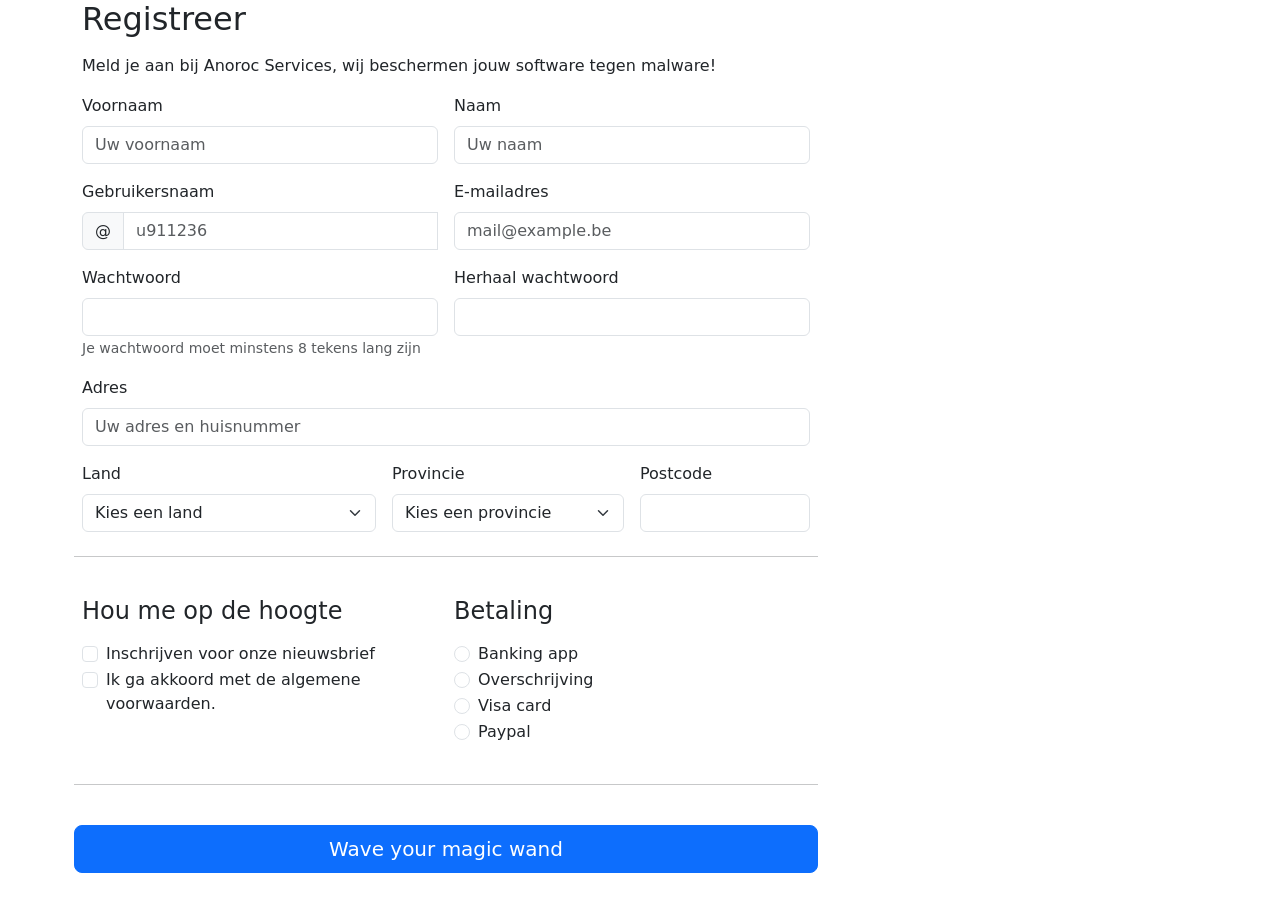
==== index.html @ 0e5c2a9a "Commentaar lijnen toevoegen aan Index.html -> Ordelijkheid document" ====
<!DOCTYPE html>
<html lang="nl">
  <head>
    <meta charset="UTF-8" />
    <meta http-equiv="X-UA-Compatible" content="IE=edge" />
    <meta name="viewport" content="width=device-width, initial-scale=1.0" />
    <!--Toevoegen Bootstrap-->
    <link
      href="https://cdn.jsdelivr.net/npm/bootstrap@5.3.0-alpha1/dist/css/bootstrap.min.css"
      rel="stylesheet"
      integrity="sha384-GLhlTQ8iRABdZLl6O3oVMWSktQOp6b7In1Zl3/Jr59b6EGGoI1aFkw7cmDA6j6gD"
      crossorigin="anonymous"
    />

    <title>PE opdracht</title>
  </head>
  <body>
    <div class="container">
      <main>
        <div class="row g-5">
          <div class="col-md-5 col-lg-4 order-md-last"></div>
          <div class="col-md-7 col-lg-8">
            <h2 class="mb-3">Registreer</h2>
            <p>
              Meld je aan bij Anoroc Services, wij beschermen jouw software
              tegen malware!
            </p>
            <!--Form-->
            <form
              class="needs-validation"
              novalidate=""
              action=""
              method="post"
            >
              <div class="row g-3">
                <!--Rij 1-->
                <!--Voornaam-->
                <div class="col-sm-6">
                  <label class="form-label" for="IPvoornaam">Voornaam</label>
                  <input
                    id="IPvoornaam"
                    class="form-control"
                    type="text"
                    placeholder="Uw voornaam"
                    required=""
                  />
                  <div class="invalid-feedback">
                    Het veld voornaam is vereist
                  </div>
                </div>
                <!--Naam-->
                <div class="col-sm-6">
                  <label class="form-label" for="IPnaam">Naam</label>
                  <input
                    id="IPnaam"
                    class="form-control"
                    type="text"
                    placeholder="Uw naam"
                    required=""
                  />
                  <div class="invalid-feedback">Het veld naam is vereist</div>
                </div>
                <!--Rij 2-->
                <!--Gebruikersnaam-->
                <div class="col-sm-6">
                  <label class="form-label" for="IPgebruikersnaam"
                    >Gebruikersnaam</label
                  >
                  <div class="input-group">
                    <span class="input-group-text">@</span>
                    <input
                      id="IPgebruikersnaam"
                      class="form-control"
                      type="text"
                      placeholder="u911236"
                      required=""
                    />
                    <div class="invalid-feedback">
                      Het veld Gebruikersnaam is vereist
                    </div>
                  </div>
                </div>
                <!--E-mailadres-->
                <div class="col-sm-6">
                  <label class="form-label" for="IPmail">E-mailadres</label>
                  <input
                    id="IPmail"
                    class="form-control"
                    type="email"
                    placeholder="mail@example.be"
                    required=""
                  />
                  <div class="invalid-feedback">
                    Het veld E-mailadres is vereist
                  </div>
                </div>
                <!--Rij 3-->
                <!--Wachtwoord-->
                <div class="col-sm-6">
                  <label class="form-label" for="IPwachtwoord"
                    >Wachtwoord</label
                  >
                  <input
                    id="IPwachtwoord"
                    class="form-control"
                    type="password"
                    required=""
                  />
                  <div class="invalid-feedback">
                    Het veld Wachtwoord is vereist
                  </div>
                  <small class="text-muted"
                    >Je wachtwoord moet minstens 8 tekens lang zijn</small
                  >
                </div>
                <!--Herhaal wachtwoord-->
                <div class="col-sm-6">
                  <label class="form-label" for="IPhwachtwoord"
                    >Herhaal wachtwoord</label
                  >
                  <input
                    id="IPhwachtwoord"
                    class="form-control"
                    type="password"
                    required=""
                  />
                  <div class="invalid-feedback">
                    Het veld Herhaal wachtwoord is vereist
                  </div>
                </div>
                <!--Rij 4-->
                <!--Adres-->
                <div class="col-12">
                  <label class="form-label" for="IPadres">Adres</label>
                  <input
                    id="IPadres"
                    class="form-control"
                    type="text"
                    placeholder="Uw adres en huisnummer"
                    required=""
                  />
                  <div class="invalid-feedback">Het veld Adres is vereist</div>
                </div>
                <!--Rij 5-->
                <!--Land-->
                <div class="col-md-5">
                  <label class="form-label" for="IPland">Land</label>
                  <select class="form-select" id="IPland" required="">
                    <option value="">Kies een land</option>
                    <option>Nederland</option>
                    <option>België</option>
                    <option>Finland</option>
                    <option>Frankrijk</option>
                    <option>Spanje</option>
                    <option>Italië</option>
                    <div class="invalid-feedback">Kies een geldig land</div>
                  </select>
                </div>
                <!--Provincie-->
                <div class="col-md-4">
                  <label class="form-label" for="IPprovincie">Provincie</label>
                  <select class="form-select" id="IPprovincie">
                    <option value="">Kies een provincie</option>
                    <option>Limburg</option>
                    <option>Antwerpen</option>
                    <option>Brussel</option>
                    <div class="invalid-feedback">
                      Kies een geldige provincie
                    </div>
                  </select>
                </div>
                <!--Postcode-->
                <div class="col-md-3">
                    <label class="form-label" for="IPpostcode">Postcode</label>
                    <input
                    id="IPpostcode"
                    class="form-control"
                    type="number"
                  />
                </div>
                <hr class="my-4">
                <!--Rij 6-->
                <!--Hou me op de hoogte-->
                <div class="col-md-6">
                    <h4 class="mb-3">Hou me op de hoogte</h4>
                    <div class="form-check">
                        <input class="form-check-input" id="IPinschrijven" type="checkbox">
                        <label class="form-check-label" for="IPinschrijven">Inschrijven voor onze nieuwsbrief</label>
                    </div>
                    <div class="form-check">
                        <input class="form-check-input" id="IPvoorwaarden" type="checkbox">
                        <label class="form-check-label" for="IPvoorwaarden">Ik ga akkoord met de algemene voorwaarden.</label>
                    </div>
                </div>
                <!--Betaling-->
                <div class="col-md-6">
                    <h4 class="mb-3">Betaling</h4>
                    <div class="my-3">
                        <div class="form-check">
                            <input class="form-check-input" id="IPbanking" type="radio" name="paymentMethod">
                            <label class="form-check-label" for="IPbanking">Banking app</label>
                        </div>
                        <div class="form-check">
                            <input class="form-check-input" id="IPoverschrijving" type="radio" name="paymentMethod">
                            <label class="form-check-label" for="IPoverschrijving">Overschrijving</label>
                        </div>
                        <div class="form-check">
                            <input class="form-check-input" id="IPvisa" type="radio" name="paymentMethod">
                            <label class="form-check-label" for="IPvisa">Visa card</label>
                        </div>
                        <div class="form-check">
                            <input class="form-check-input" id="IPpaypal" type="radio" name="paymentMethod">
                            <label class="form-check-label" for="IPpaypal">Paypal</label>
                        </div>
                    </div>
                </div>
                <hr class="my-4">
                <!--Rij 7-->
                <!--Wave your magic wand-->
                <button class="w-100 btn btn-primary btn-lg" type="submit">Wave your magic wand</button>
              </div>
            </form>
          </div>
        </div>
      </main>
    </div>

    <!--Toevoegen Bootstrap-->
    <script
      src="https://cdn.jsdelivr.net/npm/bootstrap@5.3.0-alpha1/dist/js/bootstrap.bundle.min.js"
      integrity="sha384-w76AqPfDkMBDXo30jS1Sgez6pr3x5MlQ1ZAGC+nuZB+EYdgRZgiwxhTBTkF7CXvN"
      crossorigin="anonymous"
    ></script>
  </body>
</html>
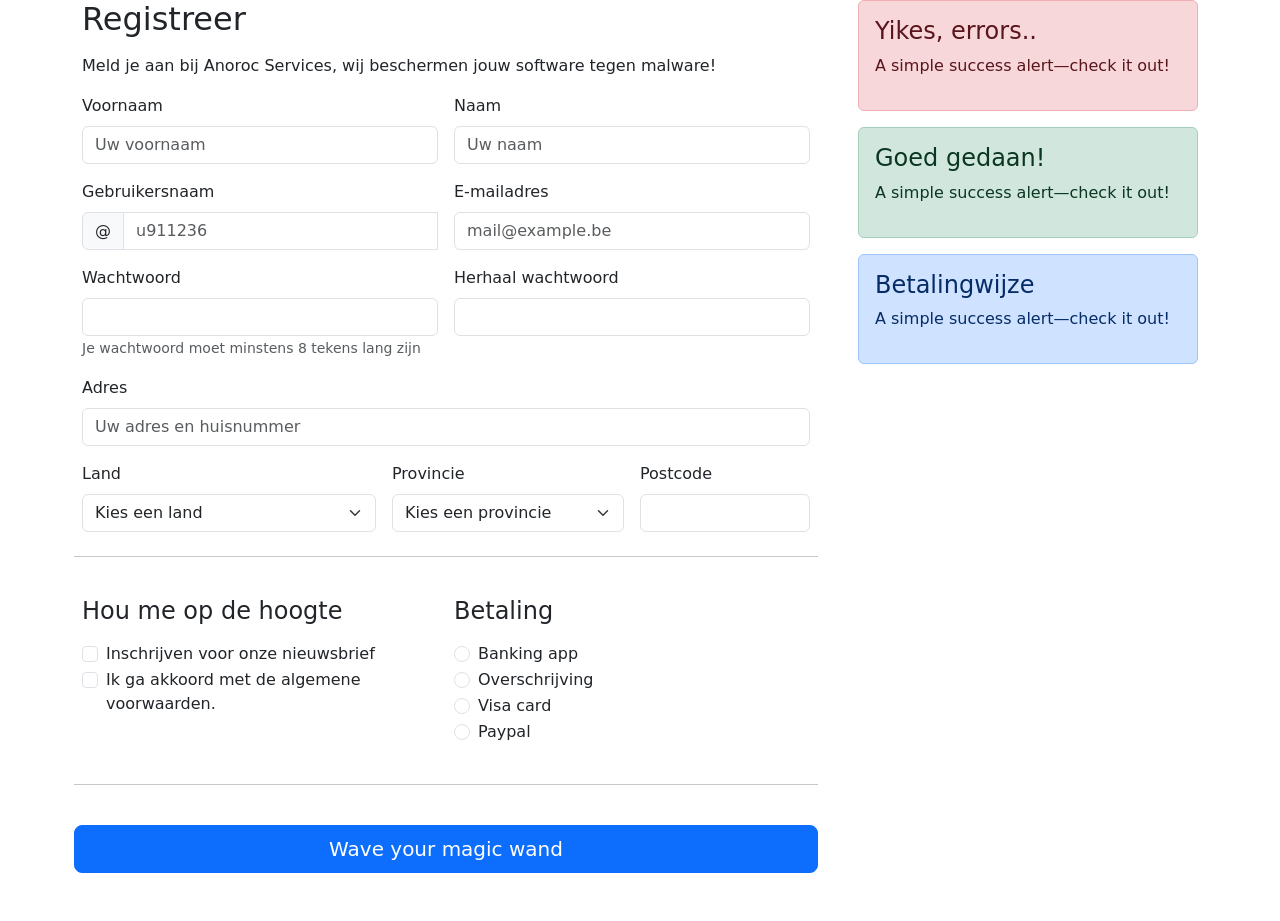
==== commit fab8aebc: "Toevoeging van Alert boxen in Index.html" ====
--- a/index.html
+++ b/index.html
@@ -18,7 +18,21 @@
     <div class="container">
       <main>
         <div class="row g-5">
-          <div class="col-md-5 col-lg-4 order-md-last"></div>
+          <div class="col-md-5 col-lg-4 order-md-last">
+            <div class="alert alert-danger" role="alert">
+              <h4>Yikes, errors..</h4>
+              <p> A simple success alert—check it out!</p>
+            </div>
+            <div class="alert alert-success" role="alert">
+              <h4>Goed gedaan!</h4>
+              <p> A simple success alert—check it out!</p>
+            </div>
+            <div class="alert alert-primary" role="alert">
+              <h4>Betalingwijze</h4>
+              <p> A simple success alert—check it out!</p>
+            </div>
+            
+          </div>
           <div class="col-md-7 col-lg-8">
             <h2 class="mb-3">Registreer</h2>
             <p>
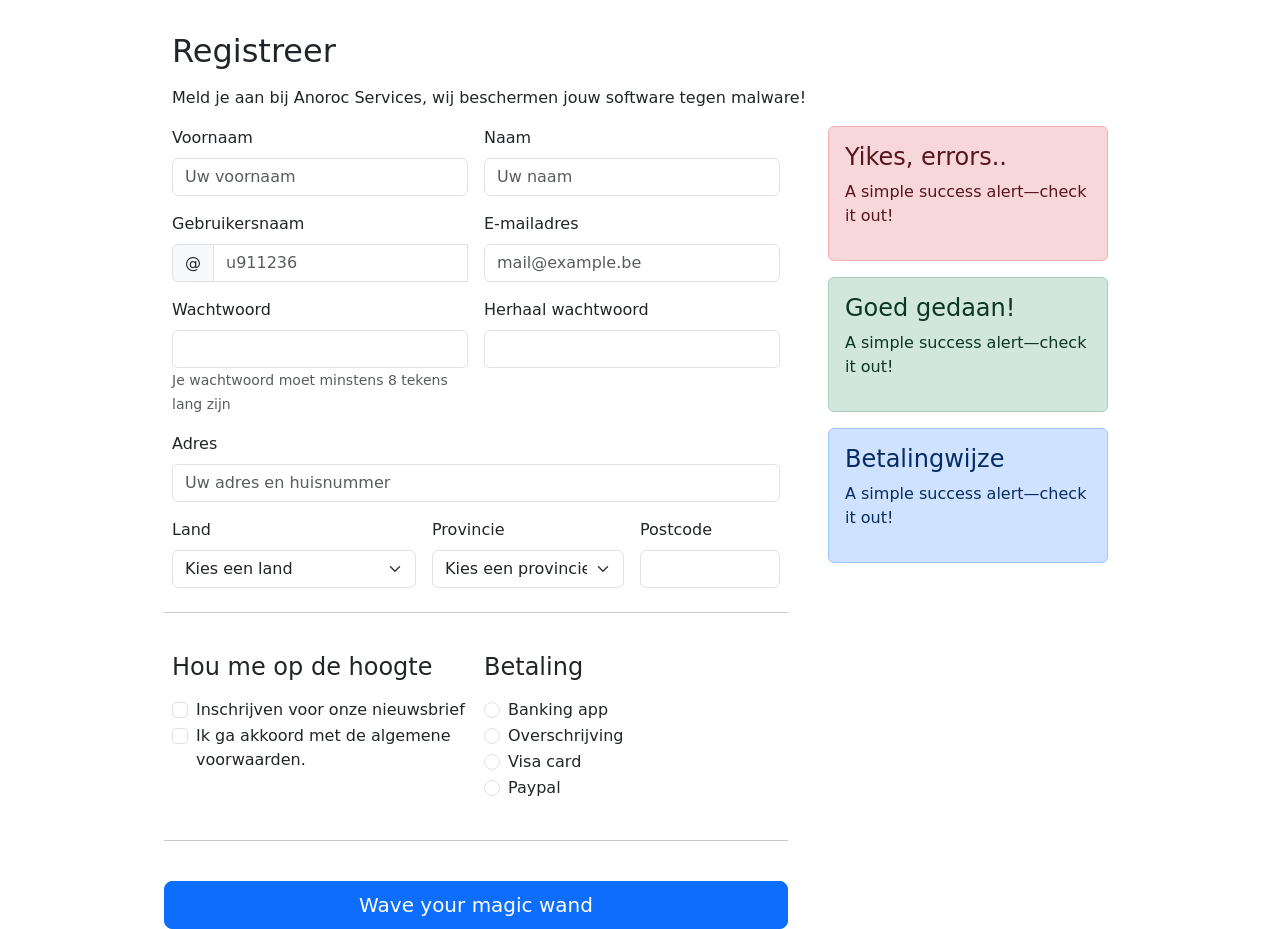
==== commit 9d8c742b: "Aanpassingen layout homepage + container aanpassingen in css" ====
--- a/index.html
+++ b/index.html
@@ -11,34 +11,38 @@
       integrity="sha384-GLhlTQ8iRABdZLl6O3oVMWSktQOp6b7In1Zl3/Jr59b6EGGoI1aFkw7cmDA6j6gD"
       crossorigin="anonymous"
     />
+    <!--Link naar Style en javascript-->
+    <link rel="stylesheet" href="css/style.css">
+    <script defer src="js/script.js"></script>
 
     <title>PE opdracht</title>
   </head>
   <body>
     <div class="container">
       <main>
+        <h2 class="mb-3">Registreer</h2>
+            <p>
+              Meld je aan bij Anoroc Services, wij beschermen jouw software
+              tegen malware!
+            </p>
         <div class="row g-5">
-          <div class="col-md-5 col-lg-4 order-md-last">
-            <div class="alert alert-danger" role="alert">
+          <div id="alertboxen" class="col-md-5 col-lg-4 order-md-last">
+            <div id="foutmelding" class="alert alert-danger" role="alert">
               <h4>Yikes, errors..</h4>
               <p> A simple success alert—check it out!</p>
             </div>
-            <div class="alert alert-success" role="alert">
+            <div id="volledigmelding" class="alert alert-success" role="alert">
               <h4>Goed gedaan!</h4>
               <p> A simple success alert—check it out!</p>
             </div>
-            <div class="alert alert-primary" role="alert">
+            <div id="betaaldmelding" class="alert alert-primary" role="alert">
               <h4>Betalingwijze</h4>
               <p> A simple success alert—check it out!</p>
             </div>
             
           </div>
           <div class="col-md-7 col-lg-8">
-            <h2 class="mb-3">Registreer</h2>
-            <p>
-              Meld je aan bij Anoroc Services, wij beschermen jouw software
-              tegen malware!
-            </p>
+            
             <!--Form-->
             <form
               class="needs-validation"
--- a/css/style.css
+++ b/css/style.css
@@ -0,0 +1,10 @@
+* {
+    padding: 0;
+    margin: 0;
+    box-sizing: border-box;
+}
+
+.container {
+    max-width: 960px;
+    margin-top: 2rem;
+  }
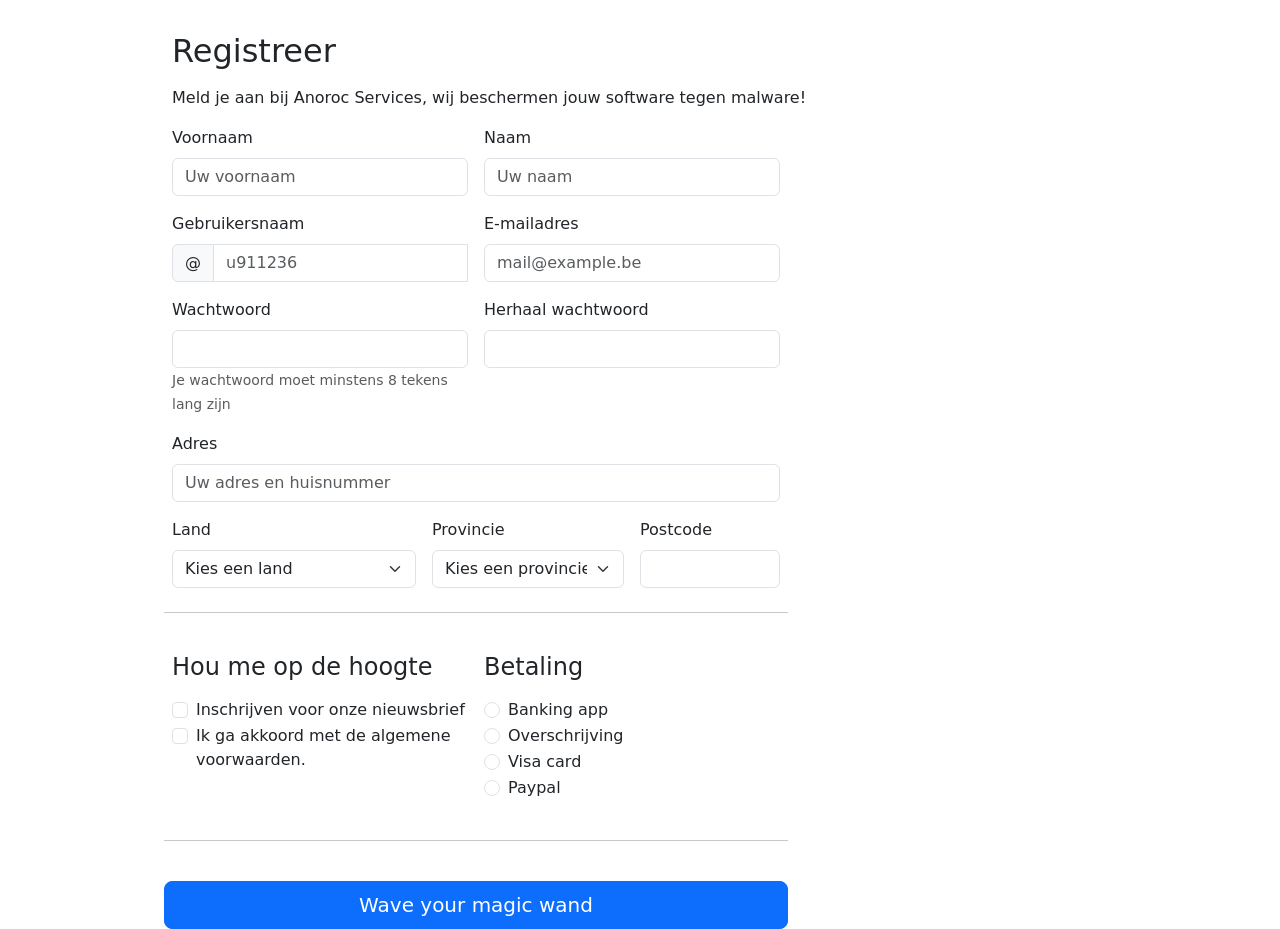
==== commit cd7ae3b9: "Alert boxen aanpassing in index + start alert boxen in js" ====
--- a/index.html
+++ b/index.html
@@ -27,17 +27,17 @@
             </p>
         <div class="row g-5">
           <div id="alertboxen" class="col-md-5 col-lg-4 order-md-last">
-            <div id="foutmelding" class="alert alert-danger" role="alert">
+            <div id="foutmelding" class="alert alert-danger" style="display: none" role="alert">
               <h4>Yikes, errors..</h4>
-              <p> A simple success alert—check it out!</p>
+              <p></p>
             </div>
-            <div id="volledigmelding" class="alert alert-success" role="alert">
+            <div id="volledigmelding" class="alert alert-success" style="display: none" role="alert">
               <h4>Goed gedaan!</h4>
-              <p> A simple success alert—check it out!</p>
+              <p></p>
             </div>
-            <div id="betaaldmelding" class="alert alert-primary" role="alert">
+            <div id="betaaldmelding" class="alert alert-primary" style="display: none" role="alert">
               <h4>Betalingwijze</h4>
-              <p> A simple success alert—check it out!</p>
+              <p></p>
             </div>
             
           </div>
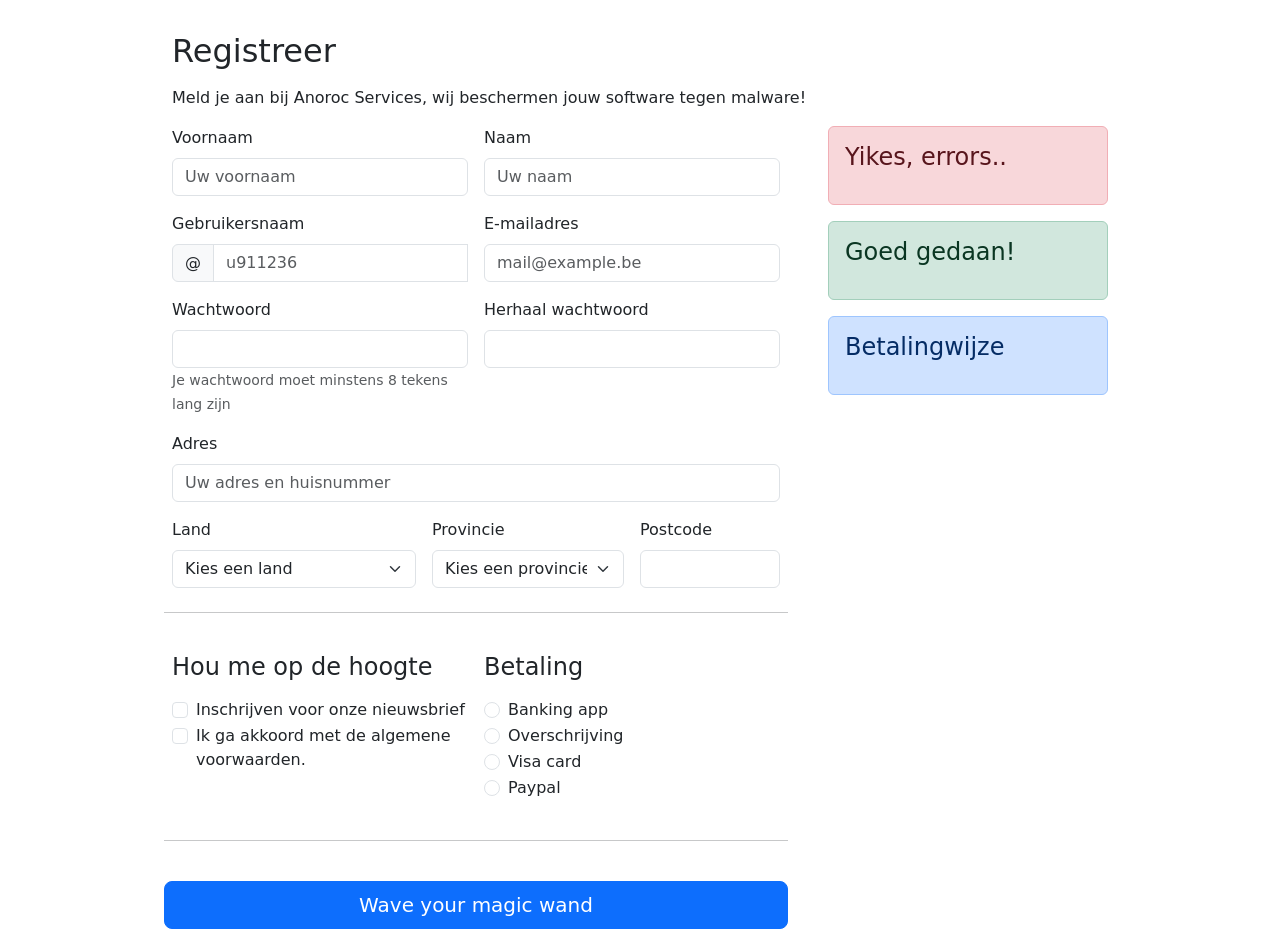
==== commit c135ac2f: "Validatie criteria aangepast en zo goed als werkende gekregen" ====
--- a/index.html
+++ b/index.html
@@ -12,7 +12,7 @@
       crossorigin="anonymous"
     />
     <!--Link naar Style en javascript-->
-    <link rel="stylesheet" href="css/style.css">
+    <link rel="stylesheet" href="css/style.css" />
     <script defer src="js/script.js"></script>
 
     <title>PE opdracht</title>
@@ -21,35 +21,36 @@
     <div class="container">
       <main>
         <h2 class="mb-3">Registreer</h2>
-            <p>
-              Meld je aan bij Anoroc Services, wij beschermen jouw software
-              tegen malware!
-            </p>
+        <p>
+          Meld je aan bij Anoroc Services, wij beschermen jouw software tegen
+          malware!
+        </p>
         <div class="row g-5">
           <div id="alertboxen" class="col-md-5 col-lg-4 order-md-last">
-            <div id="foutmelding" class="alert alert-danger" style="display: none" role="alert">
+            <div id="foutmelding" class="alert alert-danger" role="alert">
               <h4>Yikes, errors..</h4>
-              <p></p>
+              <p id="fouten"></p>
             </div>
-            <div id="volledigmelding" class="alert alert-success" style="display: none" role="alert">
+            <div
+              id="volledigmelding"
+              class="alert alert-success"
+              role="alert"
+            >
               <h4>Goed gedaan!</h4>
-              <p></p>
+              <p id="volledig"></p>
             </div>
-            <div id="betaaldmelding" class="alert alert-primary" style="display: none" role="alert">
+            <div
+              id="betaaldmelding"
+              class="alert alert-primary"
+              role="alert"
+            >
               <h4>Betalingwijze</h4>
-              <p></p>
+              <p id="betaling"></p>
             </div>
-            
           </div>
           <div class="col-md-7 col-lg-8">
-            
             <!--Form-->
-            <form
-              class="needs-validation"
-              novalidate=""
-              action=""
-              method="post"
-            >
+            <form id="form" class="needs-validation" novalidate>
               <div class="row g-3">
                 <!--Rij 1-->
                 <!--Voornaam-->
@@ -60,7 +61,7 @@
                     class="form-control"
                     type="text"
                     placeholder="Uw voornaam"
-                    required=""
+                    required
                   />
                   <div class="invalid-feedback">
                     Het veld voornaam is vereist
@@ -74,7 +75,7 @@
                     class="form-control"
                     type="text"
                     placeholder="Uw naam"
-                    required=""
+                    required
                   />
                   <div class="invalid-feedback">Het veld naam is vereist</div>
                 </div>
@@ -91,7 +92,7 @@
                       class="form-control"
                       type="text"
                       placeholder="u911236"
-                      required=""
+                      required
                     />
                     <div class="invalid-feedback">
                       Het veld Gebruikersnaam is vereist
@@ -106,7 +107,6 @@
                     class="form-control"
                     type="email"
                     placeholder="mail@example.be"
-                    required=""
                   />
                   <div class="invalid-feedback">
                     Het veld E-mailadres is vereist
@@ -122,7 +122,7 @@
                     id="IPwachtwoord"
                     class="form-control"
                     type="password"
-                    required=""
+                    required
                   />
                   <div class="invalid-feedback">
                     Het veld Wachtwoord is vereist
@@ -140,7 +140,7 @@
                     id="IPhwachtwoord"
                     class="form-control"
                     type="password"
-                    required=""
+                    required
                   />
                   <div class="invalid-feedback">
                     Het veld Herhaal wachtwoord is vereist
@@ -155,7 +155,7 @@
                     class="form-control"
                     type="text"
                     placeholder="Uw adres en huisnummer"
-                    required=""
+                    required
                   />
                   <div class="invalid-feedback">Het veld Adres is vereist</div>
                 </div>
@@ -189,53 +189,95 @@
                 </div>
                 <!--Postcode-->
                 <div class="col-md-3">
-                    <label class="form-label" for="IPpostcode">Postcode</label>
-                    <input
-                    id="IPpostcode"
-                    class="form-control"
-                    type="number"
-                  />
-                </div>
-                <hr class="my-4">
+                  <label class="form-label" for="IPpostcode">Postcode</label>
+                  <input id="IPpostcode" class="form-control" type="number" />
+                </div>
+                <hr class="my-4" />
                 <!--Rij 6-->
                 <!--Hou me op de hoogte-->
                 <div class="col-md-6">
-                    <h4 class="mb-3">Hou me op de hoogte</h4>
-                    <div class="form-check">
-                        <input class="form-check-input" id="IPinschrijven" type="checkbox">
-                        <label class="form-check-label" for="IPinschrijven">Inschrijven voor onze nieuwsbrief</label>
-                    </div>
-                    <div class="form-check">
-                        <input class="form-check-input" id="IPvoorwaarden" type="checkbox">
-                        <label class="form-check-label" for="IPvoorwaarden">Ik ga akkoord met de algemene voorwaarden.</label>
-                    </div>
+                  <h4 class="mb-3">Hou me op de hoogte</h4>
+                  <div class="form-check">
+                    <input
+                      class="form-check-input"
+                      id="IPinschrijven"
+                      type="checkbox"
+                    />
+                    <label class="form-check-label" for="IPinschrijven"
+                      >Inschrijven voor onze nieuwsbrief</label
+                    >
+                  </div>
+                  <div class="form-check">
+                    <input
+                      class="form-check-input"
+                      id="IPvoorwaarden"
+                      type="checkbox"
+                    />
+                    <label class="form-check-label" for="IPvoorwaarden"
+                      >Ik ga akkoord met de algemene voorwaarden.</label
+                    >
+                  </div>
                 </div>
                 <!--Betaling-->
                 <div class="col-md-6">
-                    <h4 class="mb-3">Betaling</h4>
-                    <div class="my-3">
-                        <div class="form-check">
-                            <input class="form-check-input" id="IPbanking" type="radio" name="paymentMethod">
-                            <label class="form-check-label" for="IPbanking">Banking app</label>
-                        </div>
-                        <div class="form-check">
-                            <input class="form-check-input" id="IPoverschrijving" type="radio" name="paymentMethod">
-                            <label class="form-check-label" for="IPoverschrijving">Overschrijving</label>
-                        </div>
-                        <div class="form-check">
-                            <input class="form-check-input" id="IPvisa" type="radio" name="paymentMethod">
-                            <label class="form-check-label" for="IPvisa">Visa card</label>
-                        </div>
-                        <div class="form-check">
-                            <input class="form-check-input" id="IPpaypal" type="radio" name="paymentMethod">
-                            <label class="form-check-label" for="IPpaypal">Paypal</label>
-                        </div>
-                    </div>
-                </div>
-                <hr class="my-4">
+                  <h4 class="mb-3">Betaling</h4>
+                  <div class="my-3" id="betaling">
+                    <div class="form-check">
+                      <input
+                        class="form-check-input"
+                        id="IPbanking"
+                        type="radio"
+                        name="paymentMethod"
+                      />
+                      <label class="form-check-label" for="IPbanking"
+                        >Banking app</label
+                      >
+                    </div>
+                    <div class="form-check">
+                      <input
+                        class="form-check-input"
+                        id="IPoverschrijving"
+                        type="radio"
+                        name="paymentMethod"
+                      />
+                      <label class="form-check-label" for="IPoverschrijving"
+                        >Overschrijving</label
+                      >
+                    </div>
+                    <div class="form-check">
+                      <input
+                        class="form-check-input"
+                        id="IPvisa"
+                        type="radio"
+                        name="paymentMethod"
+                      />
+                      <label class="form-check-label" for="IPvisa"
+                        >Visa card</label
+                      >
+                    </div>
+                    <div class="form-check">
+                      <input
+                        class="form-check-input"
+                        id="IPpaypal"
+                        type="radio"
+                        name="paymentMethod"
+                      />
+                      <label class="form-check-label" for="IPpaypal"
+                        >Paypal</label
+                      >
+                    </div>
+                  </div>
+                </div>
+                <hr class="my-4" />
                 <!--Rij 7-->
                 <!--Wave your magic wand-->
-                <button class="w-100 btn btn-primary btn-lg" type="submit">Wave your magic wand</button>
+                <button
+                  class="w-100 btn btn-primary btn-lg"
+                  type="button"
+                  onclick="validateForm()"
+                >
+                  Wave your magic wand
+                </button>
               </div>
             </form>
           </div>
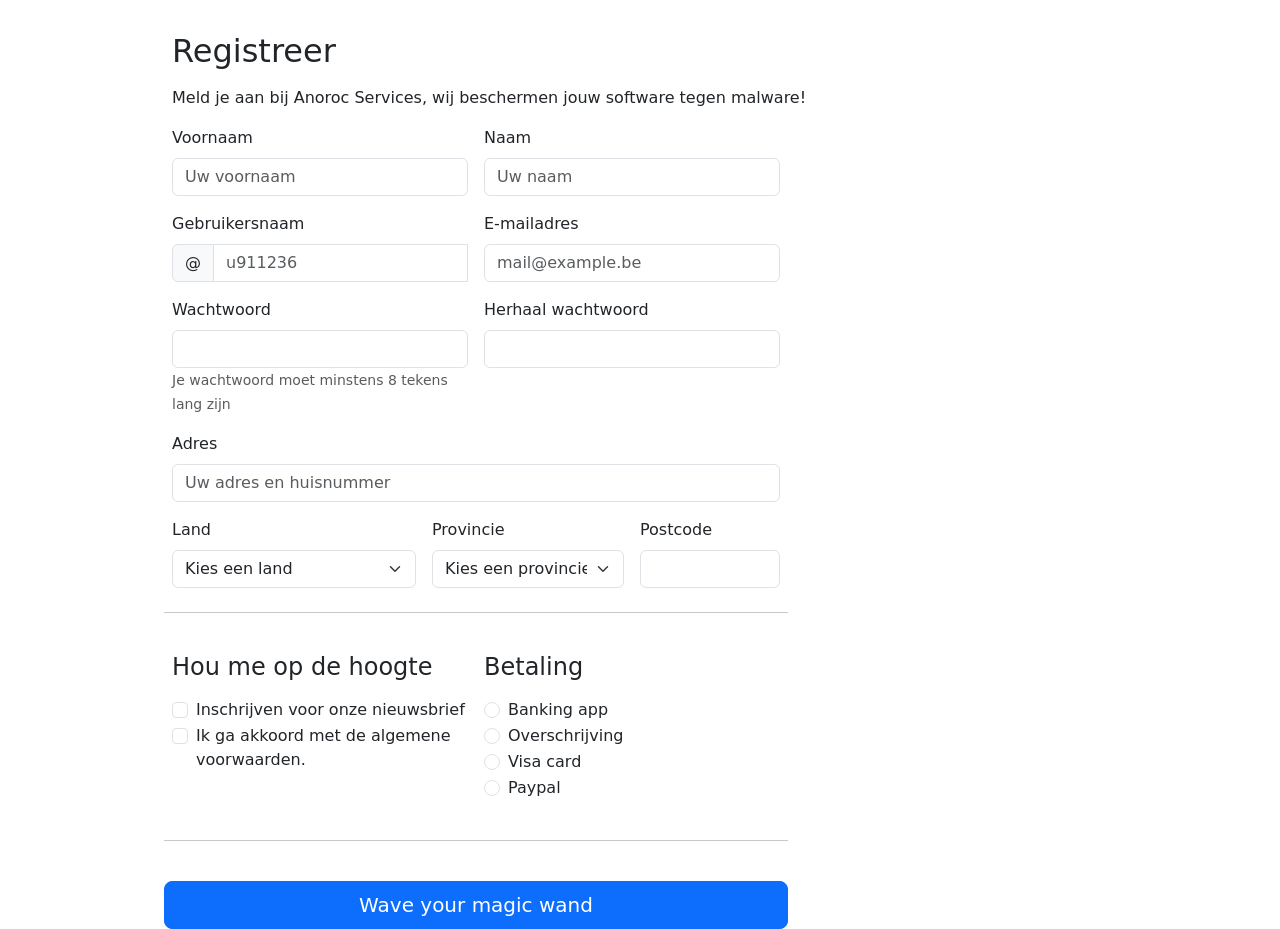
==== commit ca23f8b0: "naam aanpassing js bestand + kleine aanpassing in index.html -> linken naar js" ====
--- a/index.html
+++ b/index.html
@@ -11,11 +11,10 @@
       integrity="sha384-GLhlTQ8iRABdZLl6O3oVMWSktQOp6b7In1Zl3/Jr59b6EGGoI1aFkw7cmDA6j6gD"
       crossorigin="anonymous"
     />
-    <!--Link naar Style en javascript-->
+    <!--Link naar Style-->
     <link rel="stylesheet" href="css/style.css" />
-    <script defer src="js/script.js"></script>
 
-    <title>PE opdracht</title>
+    <title>Anorec Services - Registreer</title>
   </head>
   <body>
     <div class="container">
@@ -284,7 +283,8 @@
         </div>
       </main>
     </div>
-
+    <!-- Link aan script file-->
+    <script defer src="js/r0834599_Maurice_Engelen.js"></script>
     <!--Toevoegen Bootstrap-->
     <script
       src="https://cdn.jsdelivr.net/npm/bootstrap@5.3.0-alpha1/dist/js/bootstrap.bundle.min.js"
